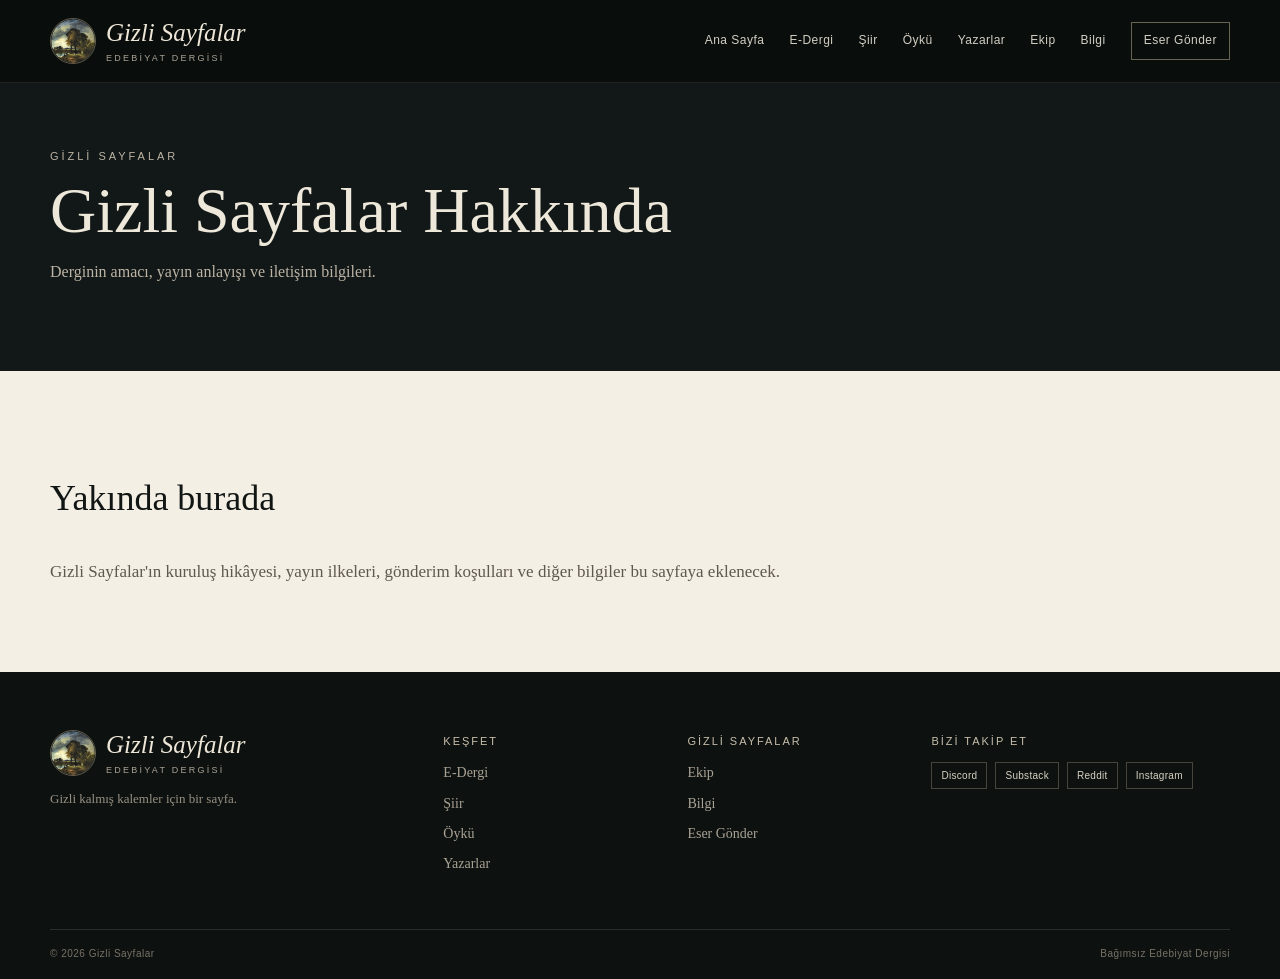
==== pages/bilgi.html @ 6bd56408 "Add files via upload" ====
<!doctype html><html lang="tr"><head><meta charset="utf-8"><meta name="viewport" content="width=device-width, initial-scale=1"><meta name="description" content="Gizli Sayfalar Hakkında — Gizli Sayfalar"><title>Bilgi — Gizli Sayfalar</title><link rel="icon" href="../assets/logo.svg" type="image/svg+xml"><link rel="stylesheet" href="../css/style.css"></head><body><header class="site-header inner-header"><div class="container nav-wrap">
<a class="brand" href="../index.html"><span class="brand-mark"><img src="../assets/logo-emblem.png" alt="" aria-hidden="true"><span><strong>Gizli Sayfalar</strong><small>EDEBİYAT DERGİSİ</small></span></span></a>
<button class="menu-toggle" aria-label="Menüyü aç/kapat" aria-expanded="false">☰</button>
<nav class="nav" aria-label="Ana menü">
<a href="../index.html">Ana Sayfa</a><a href="e-dergi.html">E-Dergi</a><a href="siir.html">Şiir</a><a href="oyku.html">Öykü</a><a href="yazarlar.html">Yazarlar</a><a href="ekip.html">Ekip</a><a href="bilgi.html">Bilgi</a><a class="nav-submit" href="gonder.html">Eser Gönder</a>
</nav></div></header>
<main><section class="page-hero"><div class="container"><p class="eyebrow">GİZLİ SAYFALAR</p><h1>Gizli Sayfalar Hakkında</h1><p>Derginin amacı, yayın anlayışı ve iletişim bilgileri.</p></div></section><section class="content-section"><div class="container">
<h2>Yakında burada</h2><p>Gizli Sayfalar'ın kuruluş hikâyesi, yayın ilkeleri, gönderim koşulları ve diğer bilgiler bu sayfaya eklenecek.</p>
</div></section></main><footer class="site-footer"><div class="container footer-grid">
<div><span class="brand-mark footer-brand"><img src="../assets/logo-emblem.png" alt="" aria-hidden="true"><span><strong>Gizli Sayfalar</strong><small>EDEBİYAT DERGİSİ</small></span></span><p>Gizli kalmış kalemler için bir sayfa.</p></div>
<div><h3>Keşfet</h3><a href="e-dergi.html">E-Dergi</a><a href="siir.html">Şiir</a><a href="oyku.html">Öykü</a><a href="yazarlar.html">Yazarlar</a></div>
<div><h3>Gizli Sayfalar</h3><a href="ekip.html">Ekip</a><a href="bilgi.html">Bilgi</a><a href="gonder.html">Eser Gönder</a></div>
<div><h3>Bizi takip et</h3><div class="socials"><a href="https://discord.gg/N4m8sy9b" target="_blank" rel="noopener">Discord</a><a href="https://substack.com/@lebklebkral?utm_source=share&utm_medium=android&r=7fsu47" target="_blank" rel="noopener">Substack</a><a href="https://www.reddit.com/r/GizliSayfalar/s/rLZT53cDWE" target="_blank" rel="noopener">Reddit</a><a href="#">Instagram</a></div></div>
</div><div class="container footer-bottom"><span>© 2026 Gizli Sayfalar</span><span>Bağımsız Edebiyat Dergisi</span></div></footer><script src="../js/main.js"></script></body></html>
---- css/style.css ----
:root{
  --ink:#111615; --ink-2:#17201e; --cream:#eee8db; --paper:#f4efe5;
  --paper-2:#e7dfd1; --muted:#aaa294; --gold:#cdbb99; --line:rgba(24,29,27,.18);
  --serif: Georgia, "Times New Roman", serif; --sans: Inter, Arial, Helvetica, sans-serif;
}
*{box-sizing:border-box}
html{scroll-behavior:smooth}
body{margin:0;background:var(--paper);color:var(--ink);font-family:var(--serif);line-height:1.6}
img{max-width:100%;display:block}
a{color:inherit;text-decoration:none}
button{font:inherit}
.container{width:min(1180px, calc(100% - 48px));margin:auto}
.site-header{position:absolute;top:0;left:0;right:0;z-index:20;background:rgba(8,12,11,.72);backdrop-filter:blur(8px);border-bottom:1px solid rgba(238,232,219,.09)}
.nav-wrap{min-height:82px;display:flex;align-items:center;justify-content:space-between;gap:32px}
.brand-mark{display:flex;align-items:center;gap:10px;min-width:230px}
.brand-mark>img{width:46px;height:46px;object-fit:cover;border-radius:50%;border:1px solid rgba(205,187,153,.45)}
.brand-mark>span{display:flex;flex-direction:column;line-height:1}
.brand-mark strong{font:italic 25px var(--serif);font-weight:400;color:#eee7d8;white-space:nowrap}
.brand-mark small{font:9px var(--sans);letter-spacing:.25em;color:#aaa294;margin-top:6px}
.footer-brand{margin-bottom:12px}
.nav{display:flex;align-items:center;gap:25px;font-family:var(--sans);font-size:12px;letter-spacing:.04em;color:#e9e3d7}
.nav a{padding:29px 0;position:relative;opacity:.9}
.nav a:hover,.nav a.active{opacity:1}
.nav a.active:after{content:"";position:absolute;left:0;right:0;bottom:19px;height:1px;background:var(--gold)}
.nav-submit{border:1px solid rgba(205,187,153,.55);padding:8px 12px!important}
.nav-submit:after{display:none}
.menu-toggle{display:none;background:none;border:0;color:var(--cream);font-size:24px;cursor:pointer}
.hero{min-height:720px;position:relative;display:flex;align-items:center;background:
linear-gradient(90deg,rgba(8,14,13,.96) 0%,rgba(8,14,13,.72) 42%,rgba(8,14,13,.18) 75%,rgba(8,14,13,.48) 100%),
radial-gradient(circle at 65% 28%,rgba(203,168,108,.42),transparent 11%),
linear-gradient(130deg,#13201f 0%,#304340 40%,#302a25 100%);overflow:hidden;color:var(--cream)}
.hero:after{content:"";position:absolute;inset:0;background:
linear-gradient(180deg,rgba(0,0,0,.18),transparent 40%,rgba(0,0,0,.32)),
radial-gradient(ellipse at 73% 65%,rgba(196,163,112,.14),transparent 30%);pointer-events:none}
.hero-overlay{position:absolute;inset:0;background-image:url("../assets/hero-texture.svg");opacity:.12;background-size:700px}
.hero-content{position:relative;z-index:2;padding-top:70px}
.eyebrow{font:11px var(--sans);letter-spacing:.27em;color:#c9c0ae;margin:0 0 17px}
.eyebrow.dark{color:#756b5d}
.hero h1{font-size:clamp(58px,8vw,102px);font-weight:400;line-height:.9;margin:0 0 26px;letter-spacing:-.04em}
.hero-lead{font-size:25px;margin:0 0 8px;max-width:540px}
.hero-copy{font-size:17px;color:#d1cabc;max-width:550px;margin:0 0 32px}
.button{display:inline-flex;align-items:center;gap:25px;min-height:46px;padding:0 19px;font:11px var(--sans);letter-spacing:.14em;border:1px solid;transition:.2s}
.button span{font-size:18px;line-height:0}
.button-light{border-color:#d8d0c0;color:#f5f0e7;background:rgba(12,17,16,.15)}
.button-light:hover{background:#eee8db;color:#111615}
.button-dark{background:#17201e;border-color:#17201e;color:#f3eee3}
.button-dark:hover{background:#2b3834}
.hero-note{position:absolute;right:5%;bottom:70px;z-index:2;color:#c7bdac;font-size:12px;font-style:italic;text-align:right;line-height:1.5}
.section{padding:90px 0}
.issue-grid{display:grid;grid-template-columns:260px 1fr 1.35fr;gap:54px;align-items:center}
.issue-cover{aspect-ratio:2/3;box-shadow:18px 22px 45px rgba(15,19,17,.18)}
.cover-placeholder{background:
radial-gradient(circle at 70% 28%,rgba(218,187,127,.55) 0 2%,transparent 2.5%),
linear-gradient(150deg,#243533,#182322 45%,#6a5841);color:#e8dfcd;display:flex;flex-direction:column;justify-content:space-between;padding:27px;text-align:center;letter-spacing:.08em}
.cover-placeholder span{font-size:30px;line-height:1.05}
.cover-placeholder small{font:10px var(--sans);letter-spacing:.18em}
.issue-info h2{font-size:58px;font-weight:400;line-height:1;margin:0 0 6px}
.issue-status{font-size:18px;margin:0 0 23px}
.issue-info>p:not(.eyebrow):not(.issue-status){max-width:430px;color:#5e584e}
.text-link{display:block;margin-top:22px;font:12px var(--sans);text-decoration:underline;text-underline-offset:4px}
.section-heading{display:flex;align-items:end;justify-content:space-between;gap:20px;margin-bottom:23px;border-bottom:1px solid var(--line);padding-bottom:11px}
.section-heading h2{font-size:28px;font-weight:400;margin:0}
.section-heading a,.section-heading>span{font:11px var(--sans);color:#665f55;letter-spacing:.04em}
.recent{border-left:1px solid var(--line);padding-left:35px}
.recent-item{display:grid;grid-template-columns:92px 1fr;gap:16px;padding:15px 0;border-bottom:1px solid var(--line)}
.recent-item:last-child{border-bottom:0}
.mini-image{width:92px;height:68px;background-size:cover;background-position:center}
.img-sea{background:linear-gradient(160deg,#a7a18d,#283b3a 48%,#121d1c)}
.img-paper{background:linear-gradient(130deg,#817461,#e3d7bf 35%,#302b25)}
.img-window{background:linear-gradient(135deg,#4c534a,#b9a485 46%,#17201e)}
.recent-item span{font:9px var(--sans);letter-spacing:.2em;color:#786f63}
.recent-item h3{font-size:17px;font-weight:400;margin:2px 0}
.recent-item p{font-size:12px;color:#776f63;margin:0}
.section-muted{background:#e5ded0}
.category-grid{display:grid;grid-template-columns:repeat(4,1fr);gap:10px}
.category-card{min-height:185px;position:relative;display:flex;flex-direction:column;align-items:center;justify-content:center;text-align:center;color:#eee8dc;overflow:hidden;background:#273532}
.category-card:before{content:"";position:absolute;inset:0;background:linear-gradient(rgba(14,20,19,.38),rgba(14,20,19,.72));z-index:0}
.category-card>*{position:relative;z-index:1}
.cat-poem{background:linear-gradient(145deg,#23414a,#102525)}
.cat-story{background:linear-gradient(145deg,#725d4c,#292521)}
.cat-essay{background:linear-gradient(145deg,#27423a,#111c19)}
.cat-crit{background:linear-gradient(145deg,#66363a,#241c1c)}
.category-card strong{font-size:28px;font-weight:400}
.category-card small{font-size:12px;margin-top:6px;color:#d6cdbd}
.quote-band{background:#111817;color:#e9e1d3;padding:68px 0}
.quote-band .container{position:relative;padding-left:55px}
.quote-mark{position:absolute;left:0;top:-22px;font-size:80px;color:var(--gold)}
.quote-band p{font-size:31px;margin:0 0 4px}
.quote-band small{font-size:13px;color:#aaa090}
.join{background:var(--paper)}
.join-grid{display:flex;align-items:center;justify-content:space-between;gap:40px}
.join h2{font-size:45px;font-weight:400;margin:0 0 10px}
.join p:not(.eyebrow){max-width:650px;color:#635c51;margin:0}
.site-footer{background:#0d1211;color:#d9d1c2;padding:58px 0 20px}
.footer-grid{display:grid;grid-template-columns:1.4fr .8fr .8fr 1.2fr;gap:45px;padding-bottom:45px}
.footer-logo{width:220px;margin-bottom:15px}
.footer-grid p{color:#989183;font-size:13px;max-width:260px}
.footer-grid h3{font:11px var(--sans);letter-spacing:.18em;text-transform:uppercase;color:#c8bda9;margin:5px 0 15px}
.footer-grid>div>a{display:block;font-size:14px;color:#aaa294;margin:8px 0}
.socials{display:flex;flex-wrap:wrap;gap:8px}
.socials a{border:1px solid rgba(215,202,179,.28)!important;padding:7px 9px!important;font:10px var(--sans)!important;letter-spacing:.03em}
.footer-bottom{border-top:1px solid rgba(215,202,179,.15);padding-top:18px;display:flex;justify-content:space-between;gap:20px;color:#787266;font:10px var(--sans);letter-spacing:.05em}
.page-hero{background:#111817;color:var(--cream);padding:150px 0 70px}
.page-hero h1{font-size:64px;font-weight:400;line-height:1;margin:0 0 12px}
.page-hero p{max-width:650px;color:#bdb4a5}
.content-section{padding:70px 0}
.content-section h2{font-size:36px;font-weight:400}
.content-section p,.content-section li{font-size:17px;color:#5e584f}
.cards{display:grid;grid-template-columns:repeat(3,1fr);gap:18px}
.card{background:#f0e9dd;border:1px solid var(--line);padding:28px}
.card h3{font-size:24px;font-weight:400;margin:5px 0}
.card small{font:10px var(--sans);letter-spacing:.17em;color:#7b7265}
.form-box{max-width:720px;background:#eee7da;border:1px solid var(--line);padding:32px}
.form-box label{display:block;font:11px var(--sans);letter-spacing:.12em;text-transform:uppercase;margin:0 0 7px}
.form-box input,.form-box textarea,.form-box select{width:100%;padding:12px;border:1px solid #c8c0b2;background:#f8f3e9;font:15px var(--serif);margin-bottom:20px}
.form-box textarea{min-height:160px;resize:vertical}
.notice{padding:22px;border-left:3px solid #9d8968;background:#e7dfd0}
.reader{background:#191f1d;color:#eee8dc;min-height:600px;padding:80px 0}
.reader-page{max-width:800px;margin:auto;background:#f5efe4;color:#211f1b;padding:70px 80px;box-shadow:0 15px 40px rgba(0,0,0,.25)}
.reader-page h1{font-size:48px;font-weight:400;line-height:1.05}
.reader-page .meta{font:10px var(--sans);letter-spacing:.18em;color:#776e62}
.reader-page p{font-size:18px;line-height:1.85}
@media(max-width:1000px){
  .nav{gap:14px;font-size:11px}
  .issue-grid{grid-template-columns:220px 1fr}
  .recent{grid-column:1/-1;border-left:0;border-top:1px solid var(--line);padding:28px 0 0}
  .footer-grid{grid-template-columns:1fr 1fr}
}
@media(max-width:760px){
  .container{width:min(100% - 28px,1180px)}
  .site-header{position:absolute;background:rgba(7,11,10,.86)}
  .nav-wrap{min-height:68px}
  .brand img{width:180px}
  .menu-toggle{
    display:block;background:transparent;border:1px solid rgba(205,187,153,.35);
    color:var(--cream);width:42px;height:42px;border-radius:0;font-size:20px;
  }
  .nav{
    display:none;position:absolute;left:14px;right:14px;top:68px;
    background:#0c1110;border:1px solid rgba(238,232,219,.13);
    padding:8px;flex-direction:column;align-items:stretch;gap:0;
    box-shadow:0 18px 45px rgba(0,0,0,.35)
  }
  .nav.open{display:flex}
  .nav a{padding:13px 11px;font-size:11px;border-bottom:1px solid rgba(238,232,219,.07)}
  .nav a:last-child{border-bottom:0}
  .nav a.active:after{display:none}
  .nav-submit{margin:7px 3px;padding:10px!important;text-align:center;border-color:rgba(205,187,153,.55)!important}

  /* Phone-specific hero: stacked editorial cover + text instead of a scaled desktop hero */
  .hero{
    min-height:auto;padding:118px 0 48px;
    background:
      linear-gradient(180deg,rgba(7,12,11,.78),rgba(7,12,11,.92)),
      radial-gradient(circle at 50% 22%,rgba(205,180,130,.34),transparent 22%),
      linear-gradient(145deg,#172422,#273633 50%,#161d1c);
  }
  .hero-content{padding-top:0;text-align:center;display:flex;flex-direction:column;align-items:center}
  .eyebrow{font-size:9px;letter-spacing:.24em}
  .hero h1{font-size:clamp(54px,17vw,76px);line-height:.86;margin:6px 0 20px}
  .hero-lead{font-size:20px;line-height:1.35;max-width:330px}
  .hero-copy{font-size:14px;line-height:1.65;max-width:340px;margin-bottom:25px;color:#cfc7b8}
  .hero .button{min-height:48px;padding:0 18px}
  .hero-note{display:none}
  .hero:before{
    content:"";width:min(72vw,280px);aspect-ratio:1;border-radius:50%;
    margin:0 auto 30px;
    background:
      linear-gradient(rgba(10,15,14,.12),rgba(10,15,14,.18)),
      url("../assets/gizli-sayfalar-amblem.jpg") center/cover no-repeat;
    border:1px solid rgba(219,204,174,.3);
    box-shadow:0 15px 45px rgba(0,0,0,.32);
    order:-1;
  }

  .section{padding:58px 0}
  .issue-grid{grid-template-columns:1fr;gap:27px}
  .issue-cover{width:min(68vw,260px);margin:auto}
  .issue-info{text-align:center}
  .issue-info h2{font-size:46px}
  .issue-info>p:not(.eyebrow):not(.issue-status){margin-left:auto;margin-right:auto}
  .issue-info .button{margin-top:5px}
  .recent{grid-column:auto;border-left:0;border-top:1px solid var(--line);padding:30px 0 0}
  .section-heading{align-items:center}
  .section-heading h2{font-size:26px}
  .section-heading a{font-size:10px}
  .recent-item{grid-template-columns:84px 1fr;gap:14px;padding:13px 0}
  .mini-image{width:84px;height:66px}
  .recent-item h3{font-size:17px}
  .recent-item p{font-size:11px;line-height:1.45}

  .section-muted{padding-top:54px;padding-bottom:54px}
  .category-grid{grid-template-columns:1fr 1fr;gap:8px}
  .category-card{min-height:145px}
  .category-card strong{font-size:23px}
  .category-card small{font-size:10px;padding:0 10px}

  .quote-band{padding:52px 0}
  .quote-band .container{padding-left:35px}
  .quote-mark{font-size:62px;top:-15px}
  .quote-band p{font-size:22px;line-height:1.4}

  .join-grid{display:block;text-align:center}
  .join h2{font-size:38px;line-height:1.1}
  .join p:not(.eyebrow){font-size:14px;line-height:1.6}
  .join-grid .button{margin-top:24px}

  .site-footer{padding:48px 0 18px}
  .footer-grid{grid-template-columns:1fr 1fr;gap:30px}
  .footer-grid>div:first-child{grid-column:1/-1}
  .footer-logo{width:195px}
  .footer-grid h3{font-size:10px}
  .footer-grid>div>a{font-size:13px}
  .socials{gap:6px}
  .socials a{font-size:9px!important;padding:7px 8px!important}
  .footer-bottom{flex-direction:column;gap:5px;text-align:center;align-items:center}

  .page-hero{padding:122px 0 55px}
  .page-hero h1{font-size:46px;line-height:1.02}
  .page-hero p{font-size:14px}
  .content-section{padding:52px 0}
  .content-section h2{font-size:32px}
  .content-section p,.content-section li{font-size:16px}
  .cards{grid-template-columns:1fr}
  .card{padding:24px}
  .reader{padding:40px 0;min-height:500px}
  .reader-page{padding:36px 21px}
  .reader-page h1{font-size:37px;line-height:1.08}
  .reader-page p{font-size:17px;line-height:1.8}
}
@media(max-width:430px){
  .category-grid,.footer-grid{grid-template-columns:1fr}
  .footer-grid>div:first-child{grid-column:auto}
  .recent-item{grid-template-columns:80px 1fr}
  .mini-image{width:80px}
}
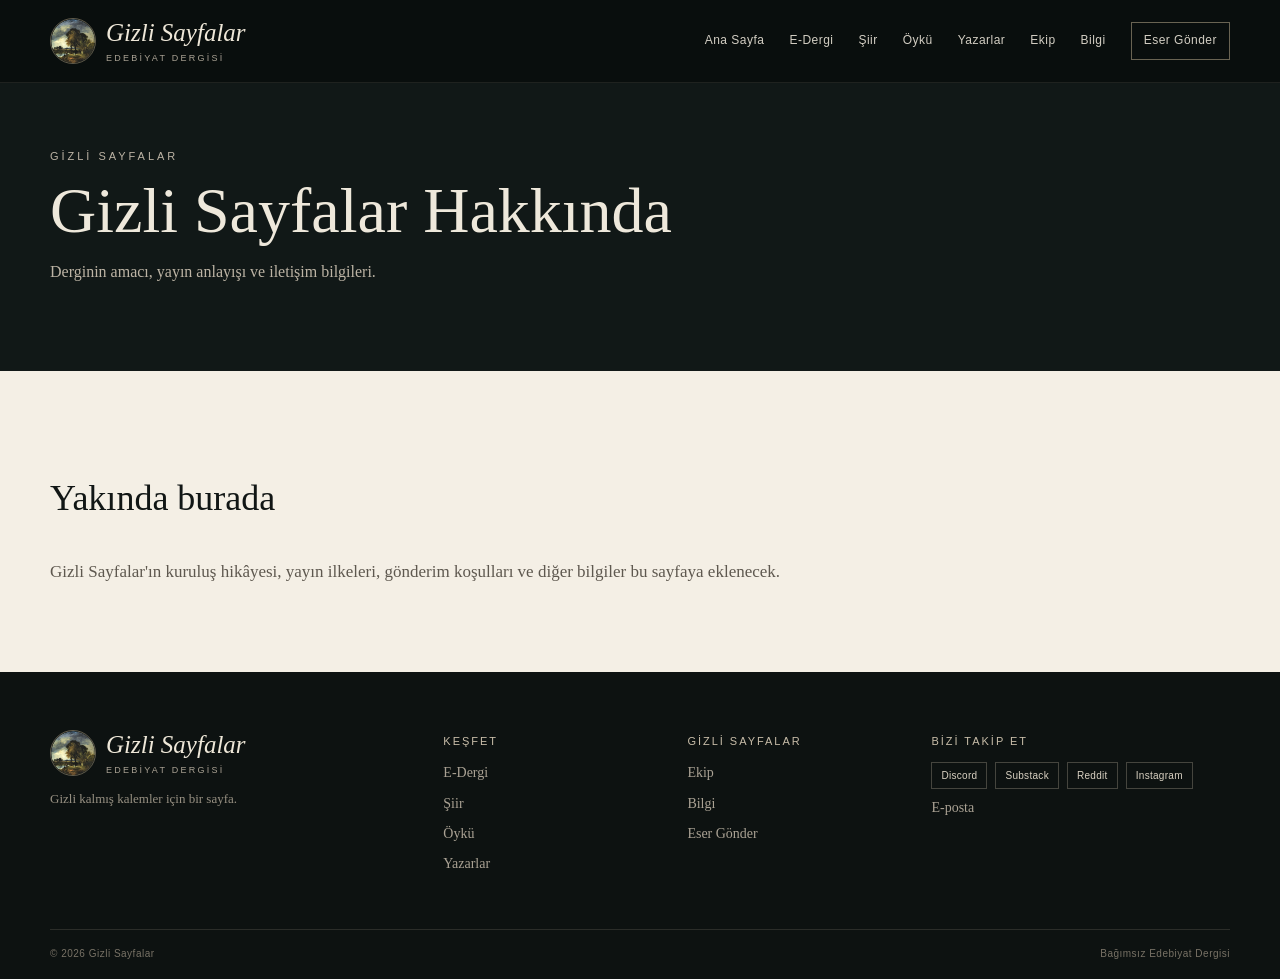
==== commit e4aa50df: "Add files via upload" ====
--- a/pages/bilgi.html
+++ b/pages/bilgi.html
@@ -10,5 +10,5 @@
 <div><span class="brand-mark footer-brand"><img src="../assets/logo-emblem.png" alt="" aria-hidden="true"><span><strong>Gizli Sayfalar</strong><small>EDEBİYAT DERGİSİ</small></span></span><p>Gizli kalmış kalemler için bir sayfa.</p></div>
 <div><h3>Keşfet</h3><a href="e-dergi.html">E-Dergi</a><a href="siir.html">Şiir</a><a href="oyku.html">Öykü</a><a href="yazarlar.html">Yazarlar</a></div>
 <div><h3>Gizli Sayfalar</h3><a href="ekip.html">Ekip</a><a href="bilgi.html">Bilgi</a><a href="gonder.html">Eser Gönder</a></div>
-<div><h3>Bizi takip et</h3><div class="socials"><a href="https://discord.gg/N4m8sy9b" target="_blank" rel="noopener">Discord</a><a href="https://substack.com/@lebklebkral?utm_source=share&utm_medium=android&r=7fsu47" target="_blank" rel="noopener">Substack</a><a href="https://www.reddit.com/r/GizliSayfalar/s/rLZT53cDWE" target="_blank" rel="noopener">Reddit</a><a href="#">Instagram</a></div></div>
+<div><h3>Bizi takip et</h3><div class="socials"><a href="https://discord.gg/N4m8sy9b" target="_blank" rel="noopener">Discord</a><a href="https://substack.com/@lebklebkral?utm_source=share&utm_medium=android&r=7fsu47" target="_blank" rel="noopener">Substack</a><a href="https://www.reddit.com/r/GizliSayfalar/s/rLZT53cDWE" target="_blank" rel="noopener">Reddit</a><a href="https://www.instagram.com/gizlisayfalardergisi?igsi=eDFiaDN3czNrcjU2" target="_blank" rel="noopener">Instagram</a></div><a href="mailto:gizlisayfalardergisi@gmail.com" aria-label="E-posta">E-posta</a></div></div>
 </div><div class="container footer-bottom"><span>© 2026 Gizli Sayfalar</span><span>Bağımsız Edebiyat Dergisi</span></div></footer><script src="../js/main.js"></script></body></html>
--- a/css/style.css
+++ b/css/style.css
@@ -26,9 +26,8 @@
 .nav-submit:after{display:none}
 .menu-toggle{display:none;background:none;border:0;color:var(--cream);font-size:24px;cursor:pointer}
 .hero{min-height:720px;position:relative;display:flex;align-items:center;background:
-linear-gradient(90deg,rgba(8,14,13,.96) 0%,rgba(8,14,13,.72) 42%,rgba(8,14,13,.18) 75%,rgba(8,14,13,.48) 100%),
-radial-gradient(circle at 65% 28%,rgba(203,168,108,.42),transparent 11%),
-linear-gradient(130deg,#13201f 0%,#304340 40%,#302a25 100%);overflow:hidden;color:var(--cream)}
+linear-gradient(90deg,rgba(7,12,11,.97) 0%,rgba(7,12,11,.84) 34%,rgba(7,12,11,.38) 61%,rgba(7,12,11,.68) 100%),
+url("../assets/hero.jpg") center/cover no-repeat;overflow:hidden;color:var(--cream)}
 .hero:after{content:"";position:absolute;inset:0;background:
 linear-gradient(180deg,rgba(0,0,0,.18),transparent 40%,rgba(0,0,0,.32)),
 radial-gradient(ellipse at 73% 65%,rgba(196,163,112,.14),transparent 30%);pointer-events:none}
@@ -149,11 +148,10 @@
 
   /* Phone-specific hero: stacked editorial cover + text instead of a scaled desktop hero */
   .hero{
-    min-height:auto;padding:118px 0 48px;
+    min-height:auto;padding:112px 0 48px;
     background:
-      linear-gradient(180deg,rgba(7,12,11,.78),rgba(7,12,11,.92)),
-      radial-gradient(circle at 50% 22%,rgba(205,180,130,.34),transparent 22%),
-      linear-gradient(145deg,#172422,#273633 50%,#161d1c);
+      linear-gradient(180deg,rgba(7,12,11,.72),rgba(7,12,11,.93)),
+      url("../assets/hero.jpg") center 25%/cover no-repeat;
   }
   .hero-content{padding-top:0;text-align:center;display:flex;flex-direction:column;align-items:center}
   .eyebrow{font-size:9px;letter-spacing:.24em}
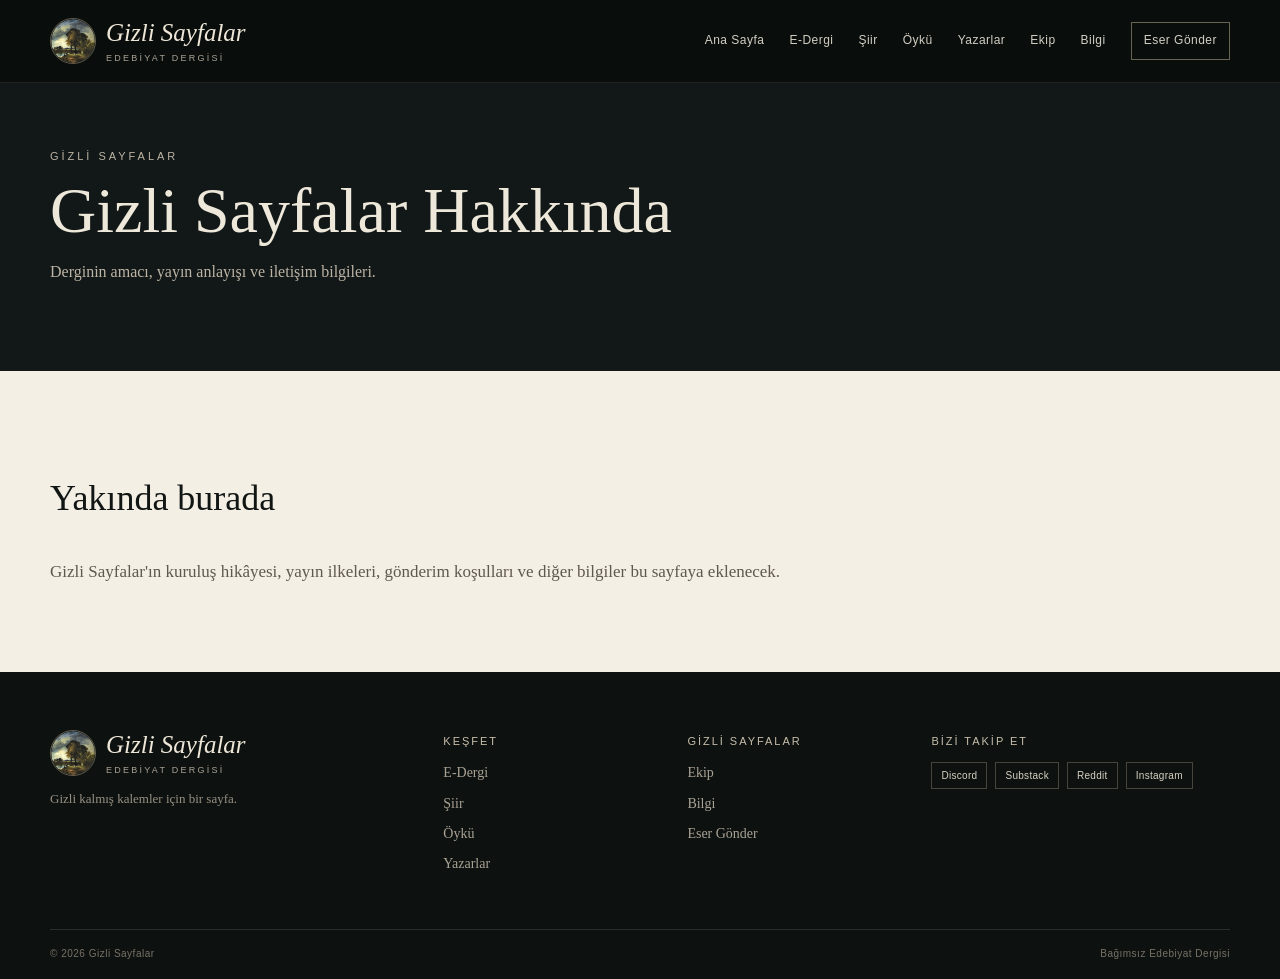
==== commit 72b1c33a: "Add files via upload" ====
--- a/pages/bilgi.html
+++ b/pages/bilgi.html
@@ -10,5 +10,5 @@
 <div><span class="brand-mark footer-brand"><img src="../assets/logo-emblem.png" alt="" aria-hidden="true"><span><strong>Gizli Sayfalar</strong><small>EDEBİYAT DERGİSİ</small></span></span><p>Gizli kalmış kalemler için bir sayfa.</p></div>
 <div><h3>Keşfet</h3><a href="e-dergi.html">E-Dergi</a><a href="siir.html">Şiir</a><a href="oyku.html">Öykü</a><a href="yazarlar.html">Yazarlar</a></div>
 <div><h3>Gizli Sayfalar</h3><a href="ekip.html">Ekip</a><a href="bilgi.html">Bilgi</a><a href="gonder.html">Eser Gönder</a></div>
-<div><h3>Bizi takip et</h3><div class="socials"><a href="https://discord.gg/N4m8sy9b" target="_blank" rel="noopener">Discord</a><a href="https://substack.com/@lebklebkral?utm_source=share&utm_medium=android&r=7fsu47" target="_blank" rel="noopener">Substack</a><a href="https://www.reddit.com/r/GizliSayfalar/s/rLZT53cDWE" target="_blank" rel="noopener">Reddit</a><a href="https://www.instagram.com/gizlisayfalardergisi?igsi=eDFiaDN3czNrcjU2" target="_blank" rel="noopener">Instagram</a></div><a href="mailto:gizlisayfalardergisi@gmail.com" aria-label="E-posta">E-posta</a></div></div>
+<div><h3>Bizi takip et</h3><div class="socials"><a href="https://discord.gg/N4m8sy9b" target="_blank" rel="noopener">Discord</a><a href="https://substack.com/@lebklebkral?utm_source=share&utm_medium=android&r=7fsu47" target="_blank" rel="noopener">Substack</a><a href="https://www.reddit.com/r/GizliSayfalar/s/rLZT53cDWE" target="_blank" rel="noopener">Reddit</a><a href="#">Instagram</a></div></div>
 </div><div class="container footer-bottom"><span>© 2026 Gizli Sayfalar</span><span>Bağımsız Edebiyat Dergisi</span></div></footer><script src="../js/main.js"></script></body></html>
--- a/css/style.css
+++ b/css/style.css
@@ -148,10 +148,11 @@
 
   /* Phone-specific hero: stacked editorial cover + text instead of a scaled desktop hero */
   .hero{
-    min-height:auto;padding:112px 0 48px;
+    min-height:auto;padding:118px 0 48px;
     background:
-      linear-gradient(180deg,rgba(7,12,11,.72),rgba(7,12,11,.93)),
-      url("../assets/hero.jpg") center 25%/cover no-repeat;
+      linear-gradient(180deg,rgba(7,12,11,.78),rgba(7,12,11,.92)),
+      radial-gradient(circle at 50% 22%,rgba(205,180,130,.34),transparent 22%),
+      linear-gradient(145deg,#172422,#273633 50%,#161d1c);
   }
   .hero-content{padding-top:0;text-align:center;display:flex;flex-direction:column;align-items:center}
   .eyebrow{font-size:9px;letter-spacing:.24em}
@@ -165,7 +166,7 @@
     margin:0 auto 30px;
     background:
       linear-gradient(rgba(10,15,14,.12),rgba(10,15,14,.18)),
-      url("../assets/gizli-sayfalar-amblem.jpg") center/cover no-repeat;
+      url("../assets/hero.jpg") center/cover no-repeat;
     border:1px solid rgba(219,204,174,.3);
     box-shadow:0 15px 45px rgba(0,0,0,.32);
     order:-1;
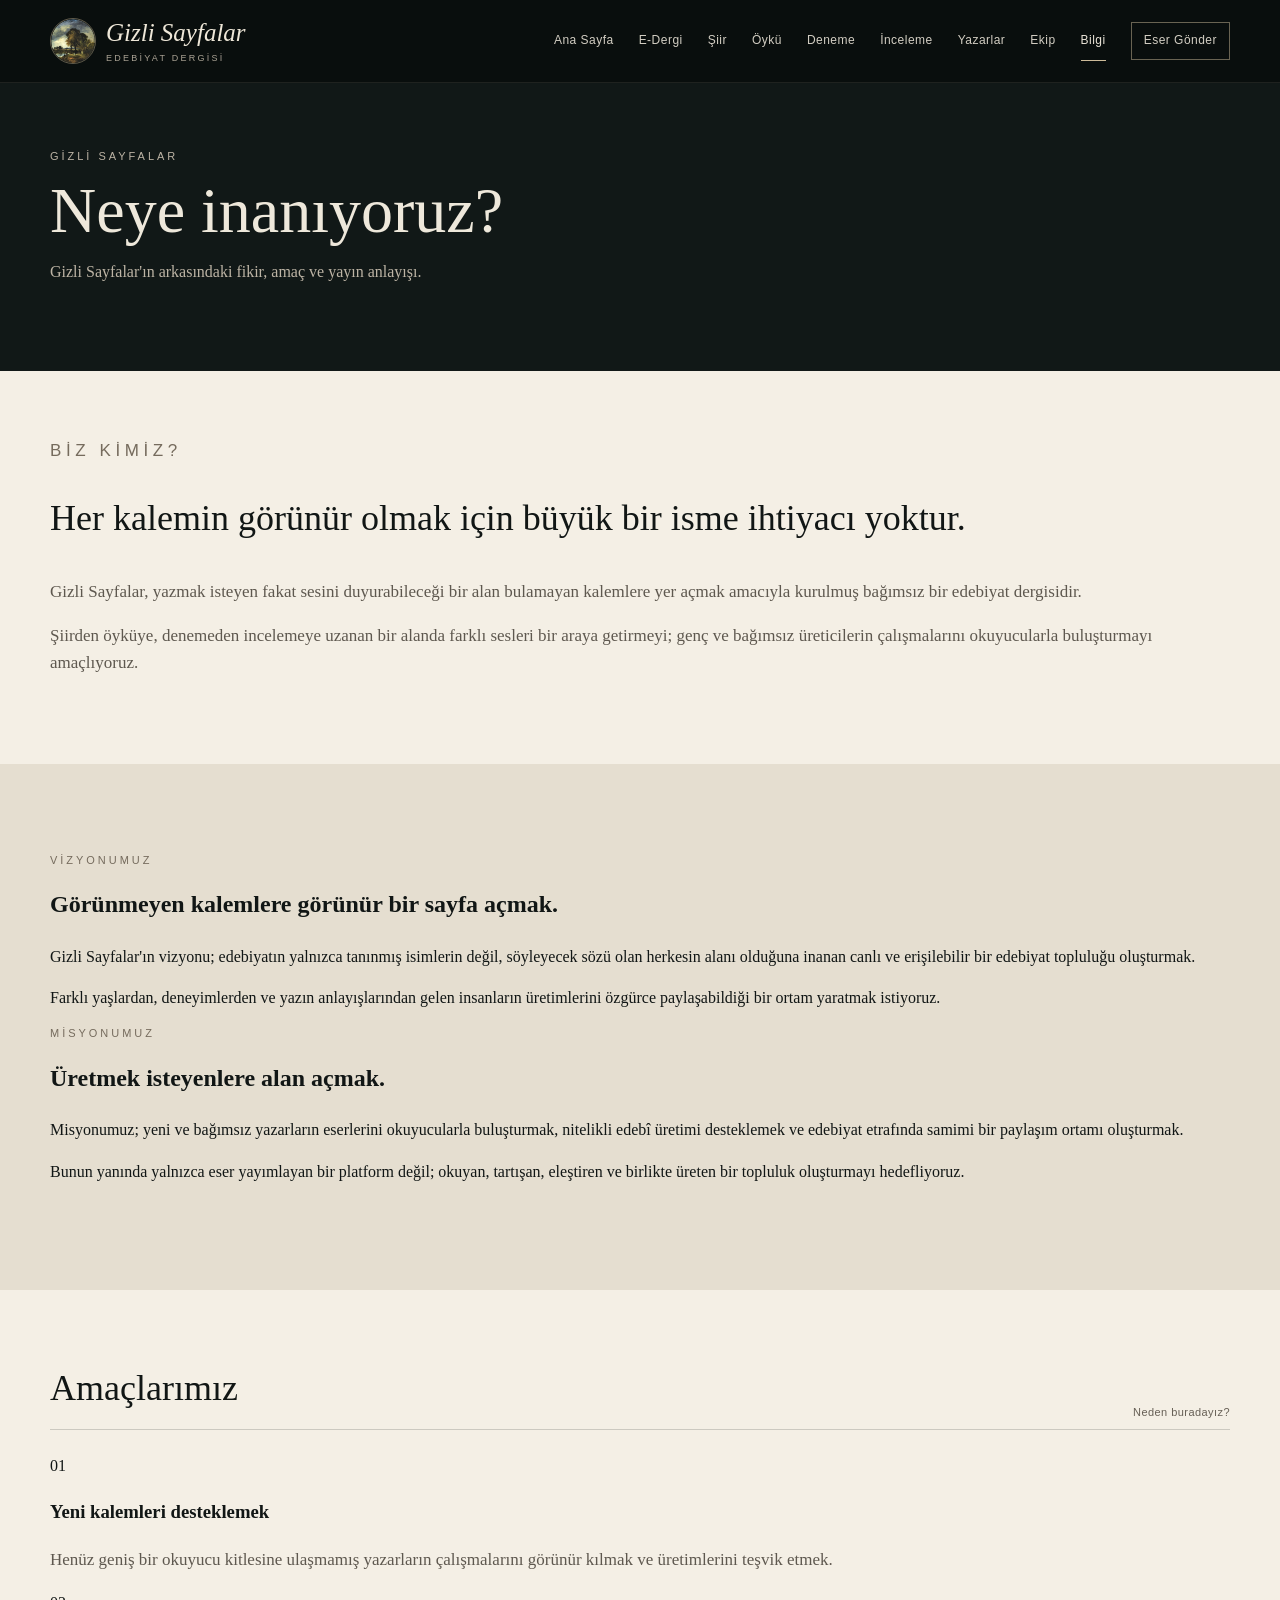
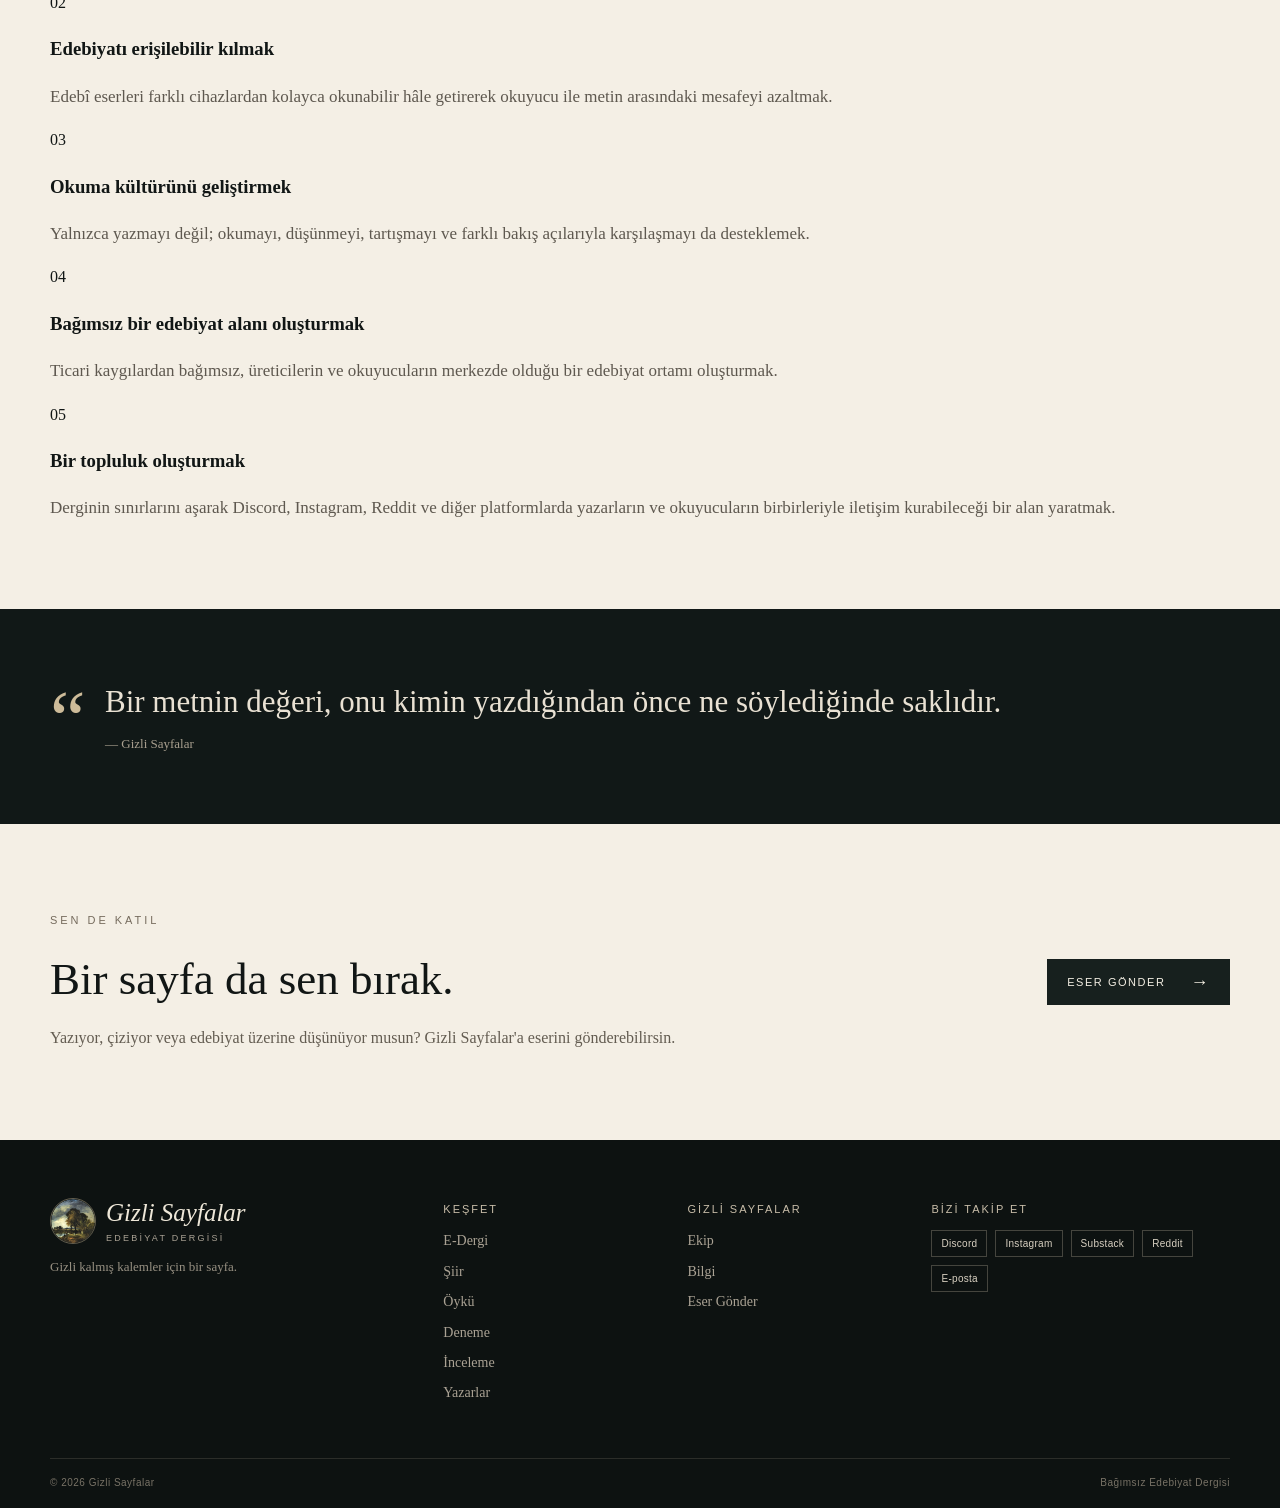
==== commit 32951be1: "Revise bilgi.html with updated vision and mission Updated the content and structure of the bilgi.htm" ====
--- a/pages/bilgi.html
+++ b/pages/bilgi.html
@@ -1,14 +1,676 @@
-<!doctype html><html lang="tr"><head><meta charset="utf-8"><meta name="viewport" content="width=device-width, initial-scale=1"><meta name="description" content="Gizli Sayfalar Hakkında — Gizli Sayfalar"><title>Bilgi — Gizli Sayfalar</title><link rel="icon" href="../assets/logo.svg" type="image/svg+xml"><link rel="stylesheet" href="../css/style.css"></head><body><header class="site-header inner-header"><div class="container nav-wrap">
-<a class="brand" href="../index.html"><span class="brand-mark"><img src="../assets/logo-emblem.png" alt="" aria-hidden="true"><span><strong>Gizli Sayfalar</strong><small>EDEBİYAT DERGİSİ</small></span></span></a>
-<button class="menu-toggle" aria-label="Menüyü aç/kapat" aria-expanded="false">☰</button>
-<nav class="nav" aria-label="Ana menü">
-<a href="../index.html">Ana Sayfa</a><a href="e-dergi.html">E-Dergi</a><a href="siir.html">Şiir</a><a href="oyku.html">Öykü</a><a href="yazarlar.html">Yazarlar</a><a href="ekip.html">Ekip</a><a href="bilgi.html">Bilgi</a><a class="nav-submit" href="gonder.html">Eser Gönder</a>
-</nav></div></header>
-<main><section class="page-hero"><div class="container"><p class="eyebrow">GİZLİ SAYFALAR</p><h1>Gizli Sayfalar Hakkında</h1><p>Derginin amacı, yayın anlayışı ve iletişim bilgileri.</p></div></section><section class="content-section"><div class="container">
-<h2>Yakında burada</h2><p>Gizli Sayfalar'ın kuruluş hikâyesi, yayın ilkeleri, gönderim koşulları ve diğer bilgiler bu sayfaya eklenecek.</p>
-</div></section></main><footer class="site-footer"><div class="container footer-grid">
-<div><span class="brand-mark footer-brand"><img src="../assets/logo-emblem.png" alt="" aria-hidden="true"><span><strong>Gizli Sayfalar</strong><small>EDEBİYAT DERGİSİ</small></span></span><p>Gizli kalmış kalemler için bir sayfa.</p></div>
-<div><h3>Keşfet</h3><a href="e-dergi.html">E-Dergi</a><a href="siir.html">Şiir</a><a href="oyku.html">Öykü</a><a href="yazarlar.html">Yazarlar</a></div>
-<div><h3>Gizli Sayfalar</h3><a href="ekip.html">Ekip</a><a href="bilgi.html">Bilgi</a><a href="gonder.html">Eser Gönder</a></div>
-<div><h3>Bizi takip et</h3><div class="socials"><a href="https://discord.gg/N4m8sy9b" target="_blank" rel="noopener">Discord</a><a href="https://substack.com/@lebklebkral?utm_source=share&utm_medium=android&r=7fsu47" target="_blank" rel="noopener">Substack</a><a href="https://www.reddit.com/r/GizliSayfalar/s/rLZT53cDWE" target="_blank" rel="noopener">Reddit</a><a href="#">Instagram</a></div></div>
-</div><div class="container footer-bottom"><span>© 2026 Gizli Sayfalar</span><span>Bağımsız Edebiyat Dergisi</span></div></footer><script src="../js/main.js"></script></body></html>+<!doctype html>
+<html lang="tr">
+
+<head>
+
+  <meta charset="utf-8">
+
+  <meta
+    name="viewport"
+    content="width=device-width, initial-scale=1"
+  >
+
+  <meta
+    name="description"
+    content="Gizli Sayfalar'ın vizyonu, misyonu ve amaçları."
+  >
+
+  <title>
+    Bilgi — Gizli Sayfalar
+  </title>
+
+  <link
+    rel="icon"
+    href="../assets/logo.svg"
+    type="image/svg+xml"
+  >
+
+  <link
+    rel="stylesheet"
+    href="../css/style.css"
+  >
+
+</head>
+
+
+<body>
+
+
+<header class="site-header">
+
+  <div class="container nav-wrap">
+
+
+    <a
+      class="brand"
+      href="../index.html"
+    >
+
+      <span class="brand-mark">
+
+        <img
+          src="../assets/logo-emblem.png"
+          alt=""
+          aria-hidden="true"
+        >
+
+        <span>
+
+          <strong>
+            Gizli Sayfalar
+          </strong>
+
+          <small>
+            EDEBİYAT DERGİSİ
+          </small>
+
+        </span>
+
+      </span>
+
+    </a>
+
+
+    <button
+      class="menu-toggle"
+      aria-label="Menüyü aç/kapat"
+      aria-expanded="false"
+    >
+      ☰
+    </button>
+
+
+    <nav class="nav">
+
+      <a href="../index.html">
+        Ana Sayfa
+      </a>
+
+      <a href="e-dergi.html">
+        E-Dergi
+      </a>
+
+      <a href="siir.html">
+        Şiir
+      </a>
+
+      <a href="oyku.html">
+        Öykü
+      </a>
+
+      <a href="deneme.html">
+        Deneme
+      </a>
+
+      <a href="inceleme.html">
+        İnceleme
+      </a>
+
+      <a href="yazarlar.html">
+        Yazarlar
+      </a>
+
+      <a href="ekip.html">
+        Ekip
+      </a>
+
+      <a
+        class="active"
+        href="bilgi.html"
+      >
+        Bilgi
+      </a>
+
+      <a
+        class="nav-submit"
+        href="gonder.html"
+      >
+        Eser Gönder
+      </a>
+
+    </nav>
+
+
+  </div>
+
+</header>
+
+
+
+<main>
+
+
+<!-- HERO -->
+
+<section class="page-hero">
+
+  <div class="container">
+
+    <p class="eyebrow">
+      GİZLİ SAYFALAR
+    </p>
+
+    <h1>
+      Neye inanıyoruz?
+    </h1>
+
+    <p>
+      Gizli Sayfalar'ın arkasındaki fikir,
+      amaç ve yayın anlayışı.
+    </p>
+
+  </div>
+
+</section>
+
+
+
+<!-- INTRO -->
+
+<section class="content-section">
+
+  <div class="container">
+
+    <div class="info-intro">
+
+      <p class="eyebrow dark">
+        BİZ KİMİZ?
+      </p>
+
+      <h2>
+        Her kalemin görünür olmak için
+        büyük bir isme ihtiyacı yoktur.
+      </h2>
+
+      <p>
+        Gizli Sayfalar, yazmak isteyen fakat
+        sesini duyurabileceği bir alan bulamayan
+        kalemlere yer açmak amacıyla kurulmuş
+        bağımsız bir edebiyat dergisidir.
+      </p>
+
+      <p>
+        Şiirden öyküye, denemeden incelemeye
+        uzanan bir alanda farklı sesleri bir araya
+        getirmeyi; genç ve bağımsız üreticilerin
+        çalışmalarını okuyucularla buluşturmayı
+        amaçlıyoruz.
+      </p>
+
+    </div>
+
+  </div>
+
+</section>
+
+
+
+<!-- VISION / MISSION -->
+
+<section class="section section-muted">
+
+  <div class="container">
+
+    <div class="info-grid">
+
+
+      <article class="info-card">
+
+        <p class="eyebrow dark">
+          VİZYONUMUZ
+        </p>
+
+        <h2>
+          Görünmeyen kalemlere
+          görünür bir sayfa açmak.
+        </h2>
+
+        <p>
+          Gizli Sayfalar'ın vizyonu;
+          edebiyatın yalnızca tanınmış isimlerin
+          değil, söyleyecek sözü olan herkesin
+          alanı olduğuna inanan canlı ve
+          erişilebilir bir edebiyat topluluğu
+          oluşturmak.
+        </p>
+
+        <p>
+          Farklı yaşlardan, deneyimlerden ve
+          yazın anlayışlarından gelen insanların
+          üretimlerini özgürce paylaşabildiği
+          bir ortam yaratmak istiyoruz.
+        </p>
+
+      </article>
+
+
+
+      <article class="info-card">
+
+        <p class="eyebrow dark">
+          MİSYONUMUZ
+        </p>
+
+        <h2>
+          Üretmek isteyenlere
+          alan açmak.
+        </h2>
+
+        <p>
+          Misyonumuz; yeni ve bağımsız
+          yazarların eserlerini okuyucularla
+          buluşturmak, nitelikli edebî üretimi
+          desteklemek ve edebiyat etrafında
+          samimi bir paylaşım ortamı oluşturmak.
+        </p>
+
+        <p>
+          Bunun yanında yalnızca eser yayımlayan
+          bir platform değil; okuyan, tartışan,
+          eleştiren ve birlikte üreten bir topluluk
+          oluşturmayı hedefliyoruz.
+        </p>
+
+      </article>
+
+
+    </div>
+
+  </div>
+
+</section>
+
+
+
+<!-- PURPOSE -->
+
+<section class="content-section">
+
+  <div class="container">
+
+
+    <div class="section-heading">
+
+      <h2>
+        Amaçlarımız
+      </h2>
+
+      <span>
+        Neden buradayız?
+      </span>
+
+    </div>
+
+
+
+    <div class="purpose-list">
+
+
+      <article class="purpose-item">
+
+        <span>
+          01
+        </span>
+
+        <div>
+
+          <h3>
+            Yeni kalemleri desteklemek
+          </h3>
+
+          <p>
+            Henüz geniş bir okuyucu kitlesine
+            ulaşmamış yazarların çalışmalarını
+            görünür kılmak ve üretimlerini
+            teşvik etmek.
+          </p>
+
+        </div>
+
+      </article>
+
+
+
+      <article class="purpose-item">
+
+        <span>
+          02
+        </span>
+
+        <div>
+
+          <h3>
+            Edebiyatı erişilebilir kılmak
+          </h3>
+
+          <p>
+            Edebî eserleri farklı cihazlardan
+            kolayca okunabilir hâle getirerek
+            okuyucu ile metin arasındaki mesafeyi
+            azaltmak.
+          </p>
+
+        </div>
+
+      </article>
+
+
+
+      <article class="purpose-item">
+
+        <span>
+          03
+        </span>
+
+        <div>
+
+          <h3>
+            Okuma kültürünü geliştirmek
+          </h3>
+
+          <p>
+            Yalnızca yazmayı değil; okumayı,
+            düşünmeyi, tartışmayı ve farklı
+            bakış açılarıyla karşılaşmayı da
+            desteklemek.
+          </p>
+
+        </div>
+
+      </article>
+
+
+
+      <article class="purpose-item">
+
+        <span>
+          04
+        </span>
+
+        <div>
+
+          <h3>
+            Bağımsız bir edebiyat alanı oluşturmak
+          </h3>
+
+          <p>
+            Ticari kaygılardan bağımsız,
+            üreticilerin ve okuyucuların
+            merkezde olduğu bir edebiyat
+            ortamı oluşturmak.
+          </p>
+
+        </div>
+
+      </article>
+
+
+
+      <article class="purpose-item">
+
+        <span>
+          05
+        </span>
+
+        <div>
+
+          <h3>
+            Bir topluluk oluşturmak
+          </h3>
+
+          <p>
+            Derginin sınırlarını aşarak Discord,
+            Instagram, Reddit ve diğer platformlarda
+            yazarların ve okuyucuların birbirleriyle
+            iletişim kurabileceği bir alan yaratmak.
+          </p>
+
+        </div>
+
+      </article>
+
+
+    </div>
+
+  </div>
+
+</section>
+
+
+
+<!-- CLOSING -->
+
+<section class="quote-band">
+
+  <div class="container">
+
+    <span class="quote-mark">
+      “
+    </span>
+
+    <p>
+      Bir metnin değeri,
+      onu kimin yazdığından önce
+      ne söylediğinde saklıdır.
+    </p>
+
+    <small>
+      — Gizli Sayfalar
+    </small>
+
+  </div>
+
+</section>
+
+
+
+<!-- JOIN -->
+
+<section class="join section">
+
+  <div class="container join-grid">
+
+    <div>
+
+      <p class="eyebrow dark">
+        SEN DE KATIL
+      </p>
+
+      <h2>
+        Bir sayfa da sen bırak.
+      </h2>
+
+      <p>
+        Yazıyor, çiziyor veya edebiyat
+        üzerine düşünüyor musun?
+        Gizli Sayfalar'a eserini gönderebilirsin.
+      </p>
+
+    </div>
+
+
+    <a
+      class="button button-dark"
+      href="gonder.html"
+    >
+
+      ESER GÖNDER
+
+      <span>
+        →
+      </span>
+
+    </a>
+
+  </div>
+
+</section>
+
+
+</main>
+
+
+
+<footer class="site-footer">
+
+  <div class="container footer-grid">
+
+
+    <div>
+
+      <span class="brand-mark footer-brand">
+
+        <img
+          src="../assets/logo-emblem.png"
+          alt=""
+          aria-hidden="true"
+        >
+
+        <span>
+
+          <strong>
+            Gizli Sayfalar
+          </strong>
+
+          <small>
+            EDEBİYAT DERGİSİ
+          </small>
+
+        </span>
+
+      </span>
+
+      <p>
+        Gizli kalmış kalemler için bir sayfa.
+      </p>
+
+    </div>
+
+
+    <div>
+
+      <h3>
+        Keşfet
+      </h3>
+
+      <a href="e-dergi.html">
+        E-Dergi
+      </a>
+
+      <a href="siir.html">
+        Şiir
+      </a>
+
+      <a href="oyku.html">
+        Öykü
+      </a>
+
+      <a href="deneme.html">
+        Deneme
+      </a>
+
+      <a href="inceleme.html">
+        İnceleme
+      </a>
+
+      <a href="yazarlar.html">
+        Yazarlar
+      </a>
+
+    </div>
+
+
+    <div>
+
+      <h3>
+        Gizli Sayfalar
+      </h3>
+
+      <a href="ekip.html">
+        Ekip
+      </a>
+
+      <a href="bilgi.html">
+        Bilgi
+      </a>
+
+      <a href="gonder.html">
+        Eser Gönder
+      </a>
+
+    </div>
+
+
+    <div>
+
+      <h3>
+        Bizi takip et
+      </h3>
+
+      <div class="socials">
+
+        <a
+          href="https://discord.gg/N4m8sy9b"
+          target="_blank"
+          rel="noopener"
+        >
+          Discord
+        </a>
+
+        <a
+          href="https://www.instagram.com/gizlisayfalardergisi?igsi=eDFiaDN3czNrcjU2"
+          target="_blank"
+          rel="noopener"
+        >
+          Instagram
+        </a>
+
+        <a
+          href="https://substack.com/@lebklebkral?utm_source=share&utm_medium=android&r=7fsu47"
+          target="_blank"
+          rel="noopener"
+        >
+          Substack
+        </a>
+
+        <a
+          href="https://www.reddit.com/r/GizliSayfalar/s/rLZT53cDWE"
+          target="_blank"
+          rel="noopener"
+        >
+          Reddit
+        </a>
+
+        <a
+          href="mailto:gizlisayfalardergisi@gmail.com"
+        >
+          E-posta
+        </a>
+
+      </div>
+
+    </div>
+
+  </div>
+
+
+  <div class="container footer-bottom">
+
+    <span>
+      © 2026 Gizli Sayfalar
+    </span>
+
+    <span>
+      Bağımsız Edebiyat Dergisi
+    </span>
+
+  </div>
+
+</footer>
+
+
+<script src="../js/main.js"></script>
+
+</body>
+
+</html>
